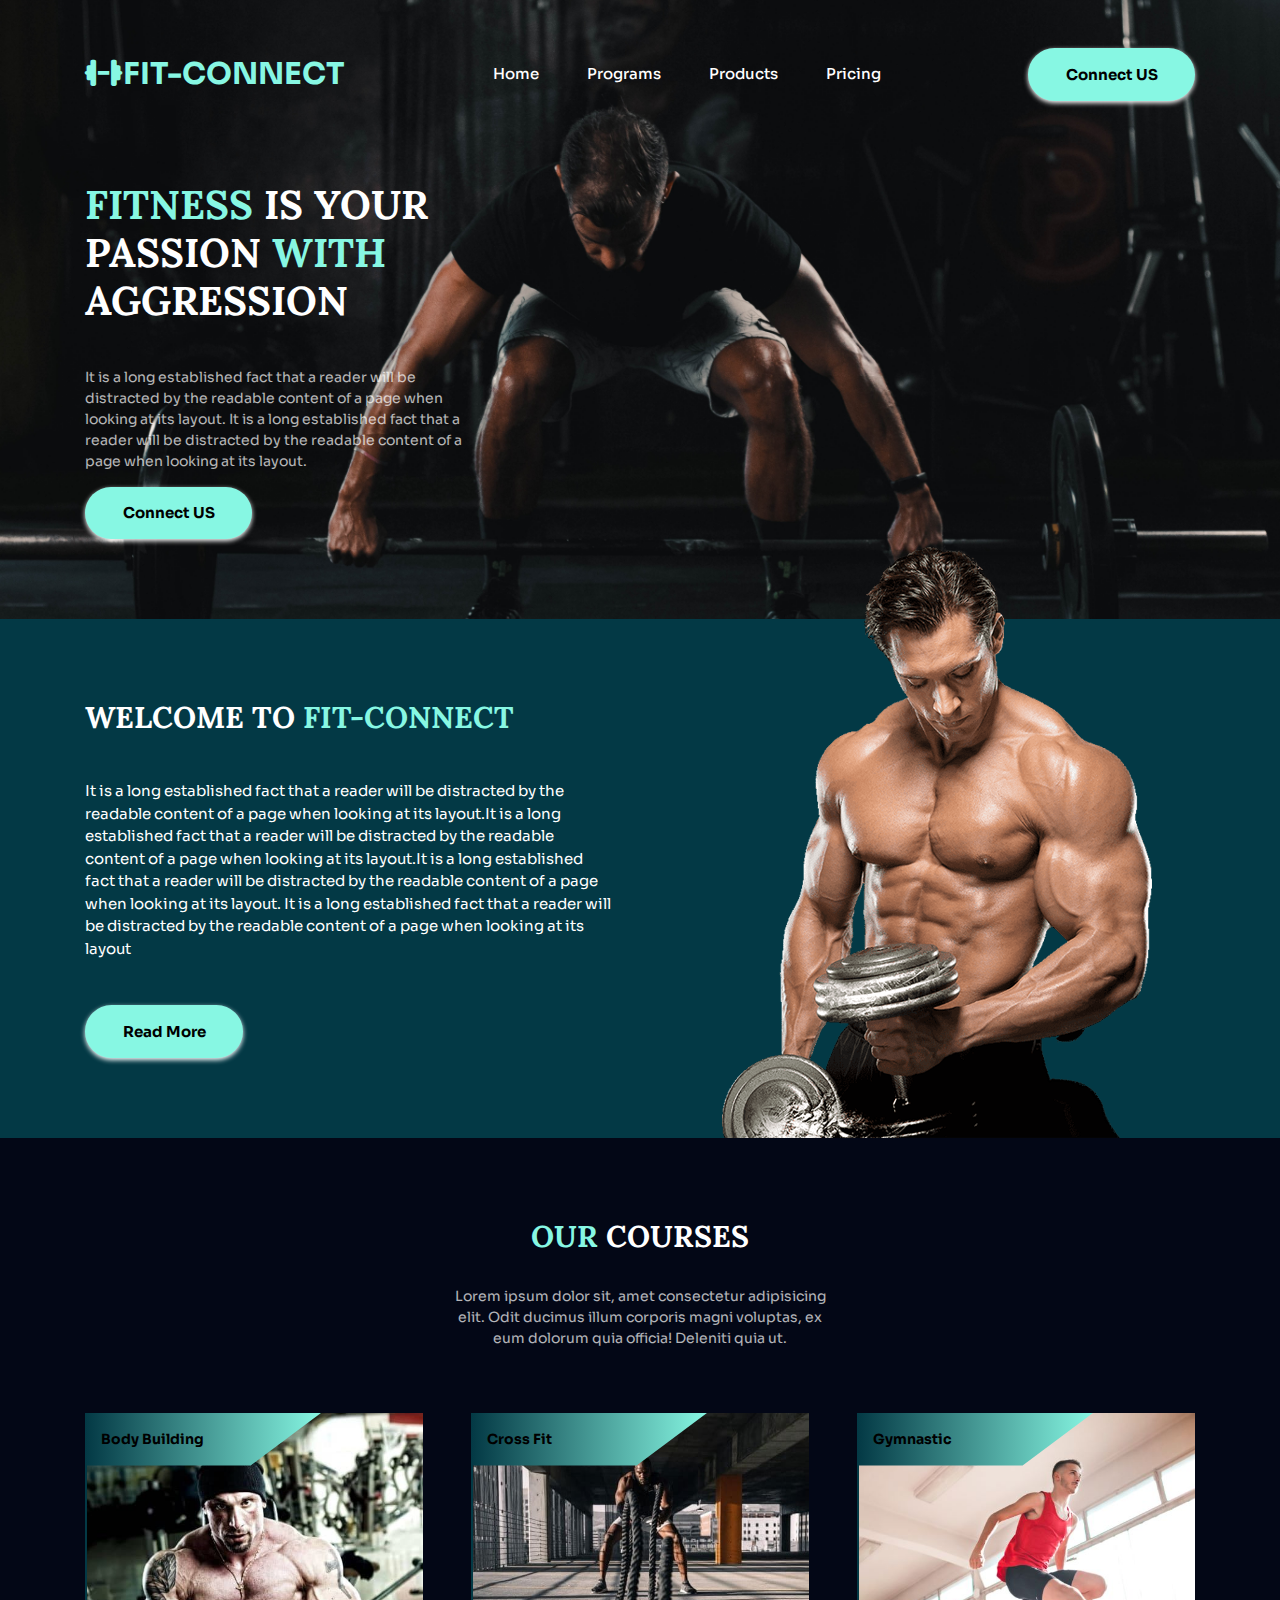
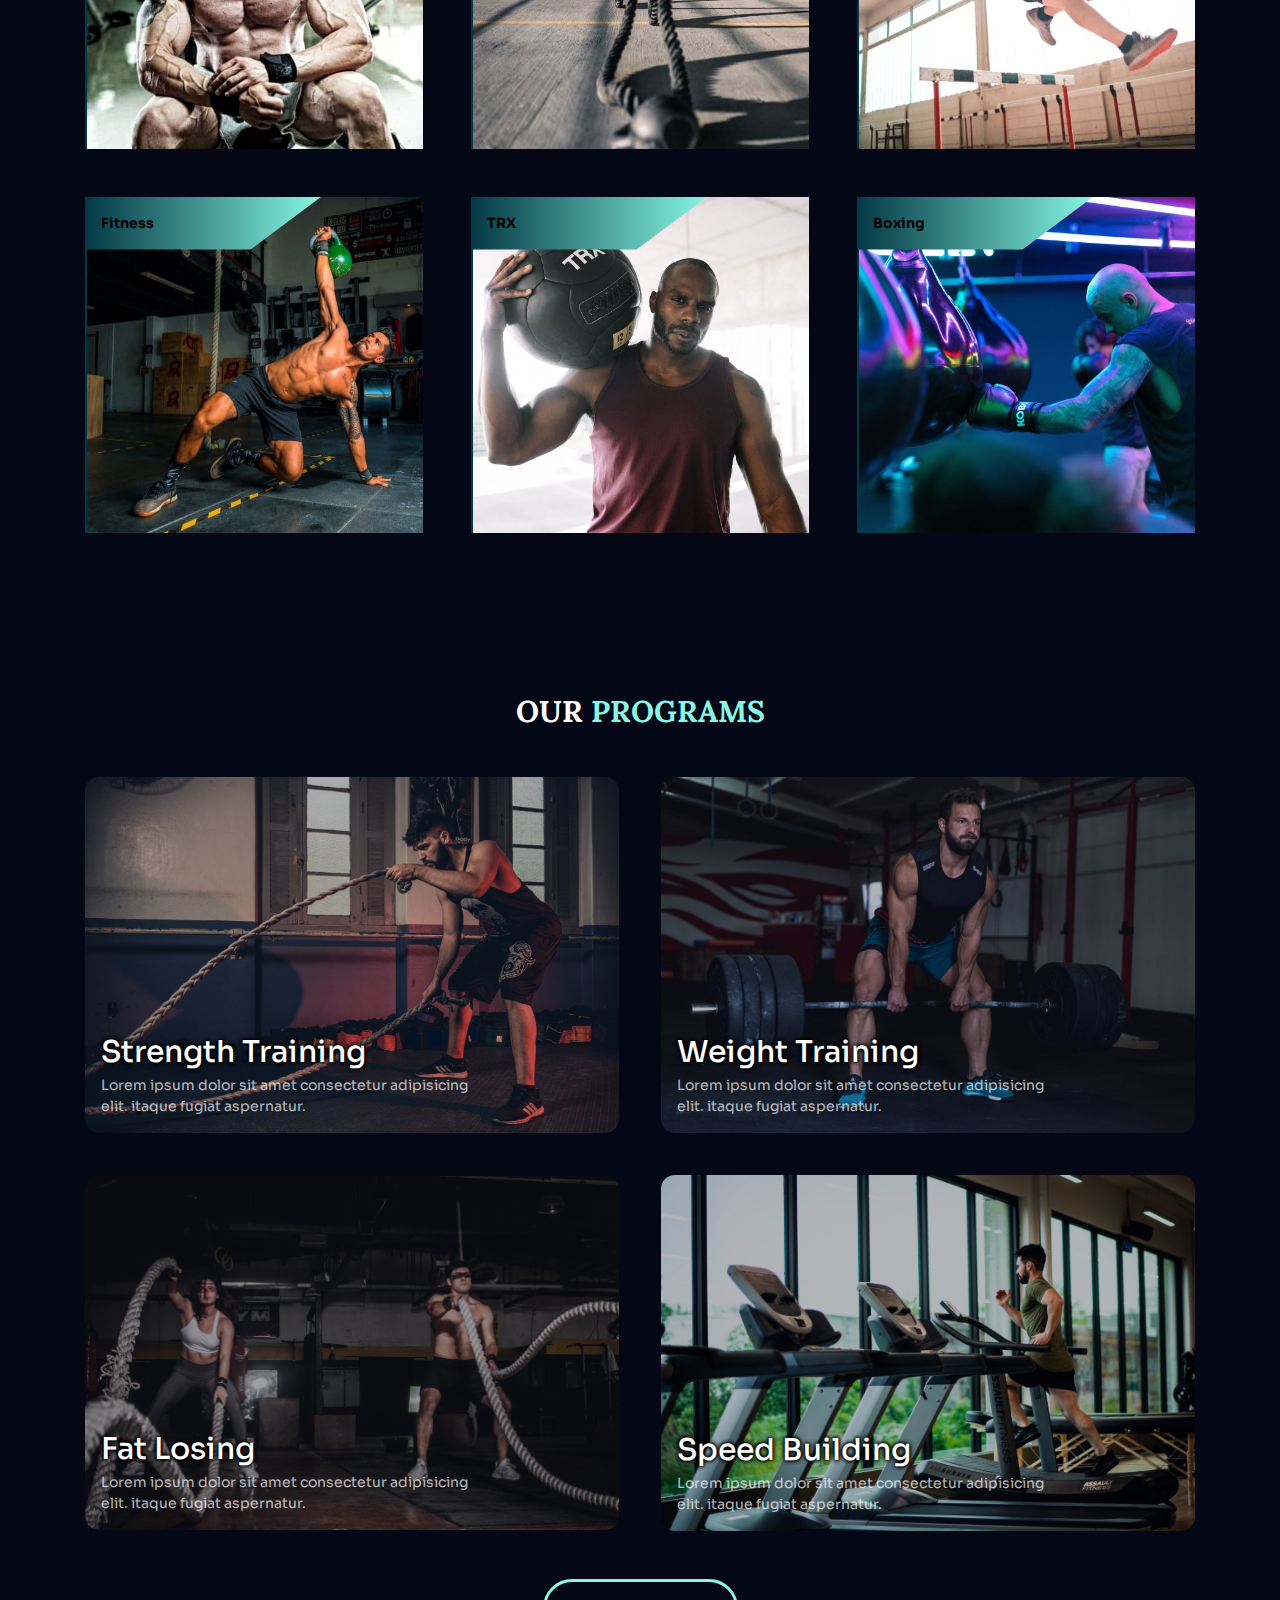
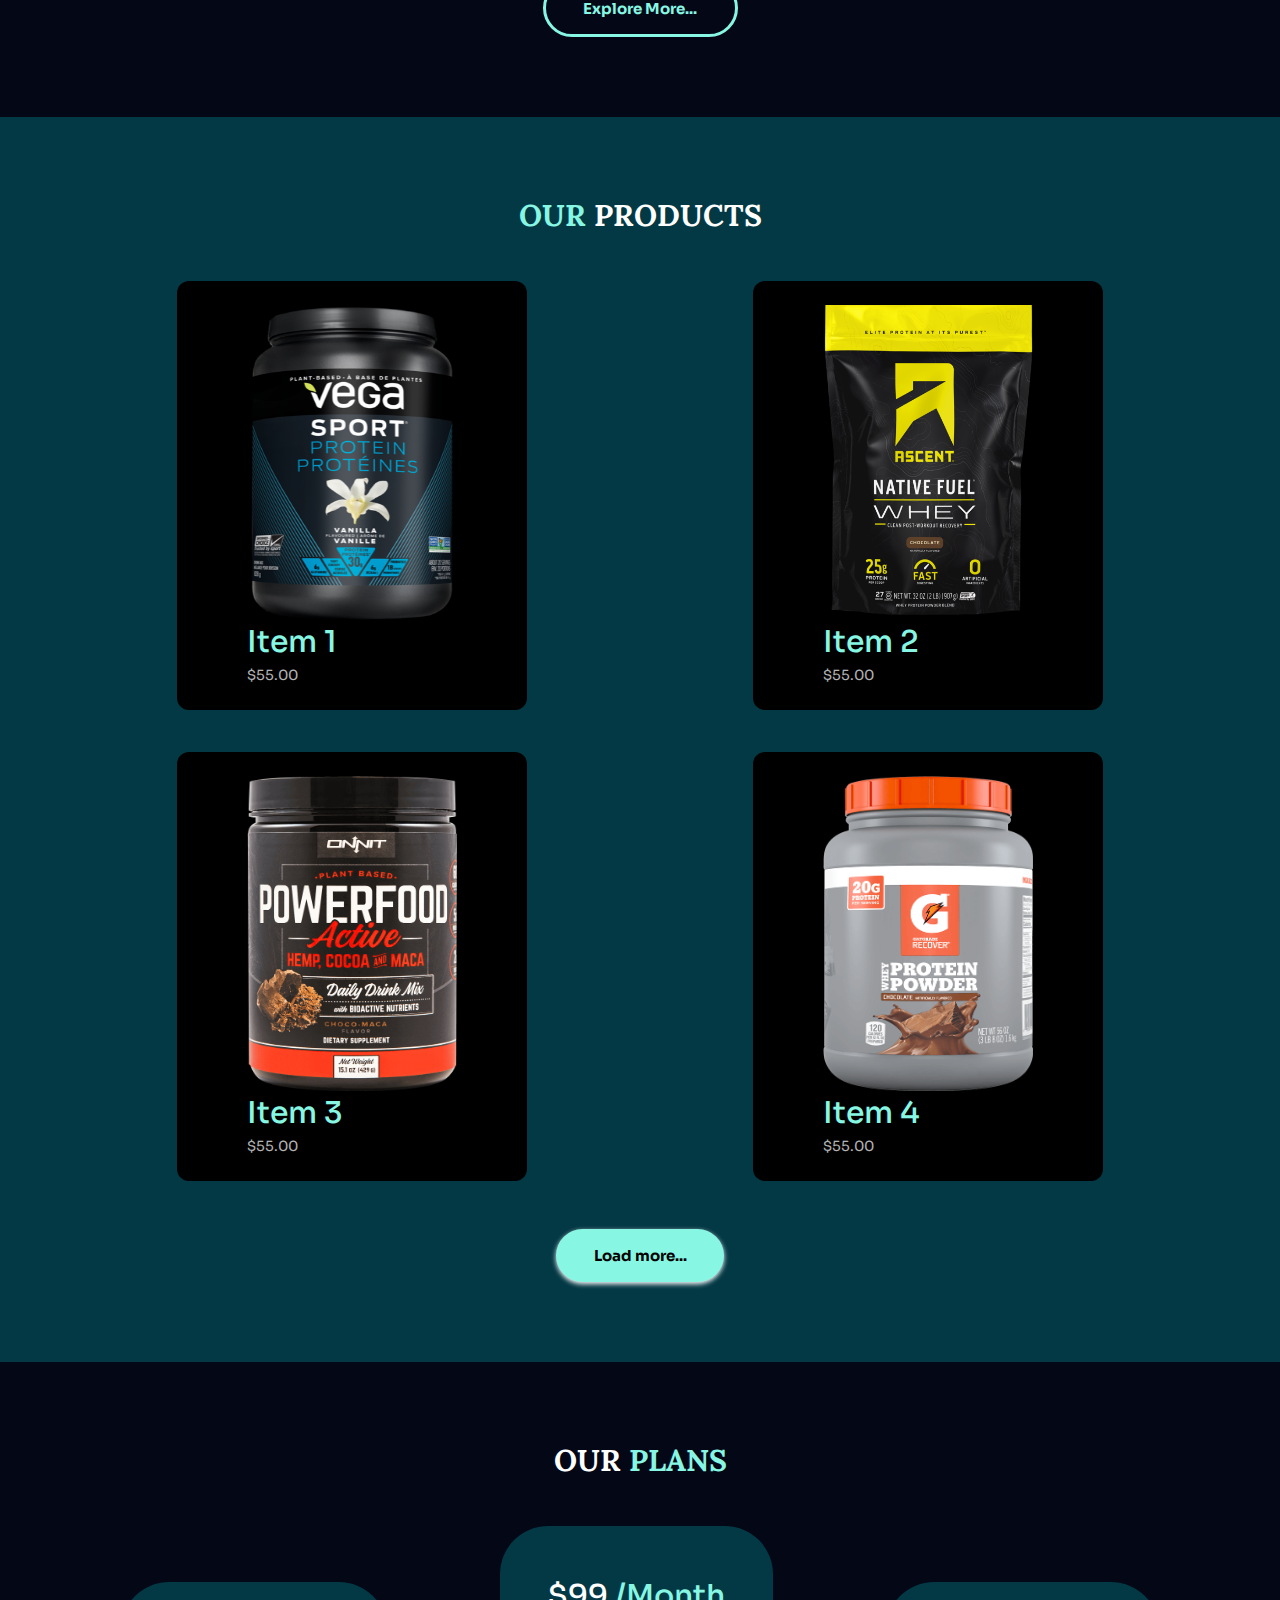
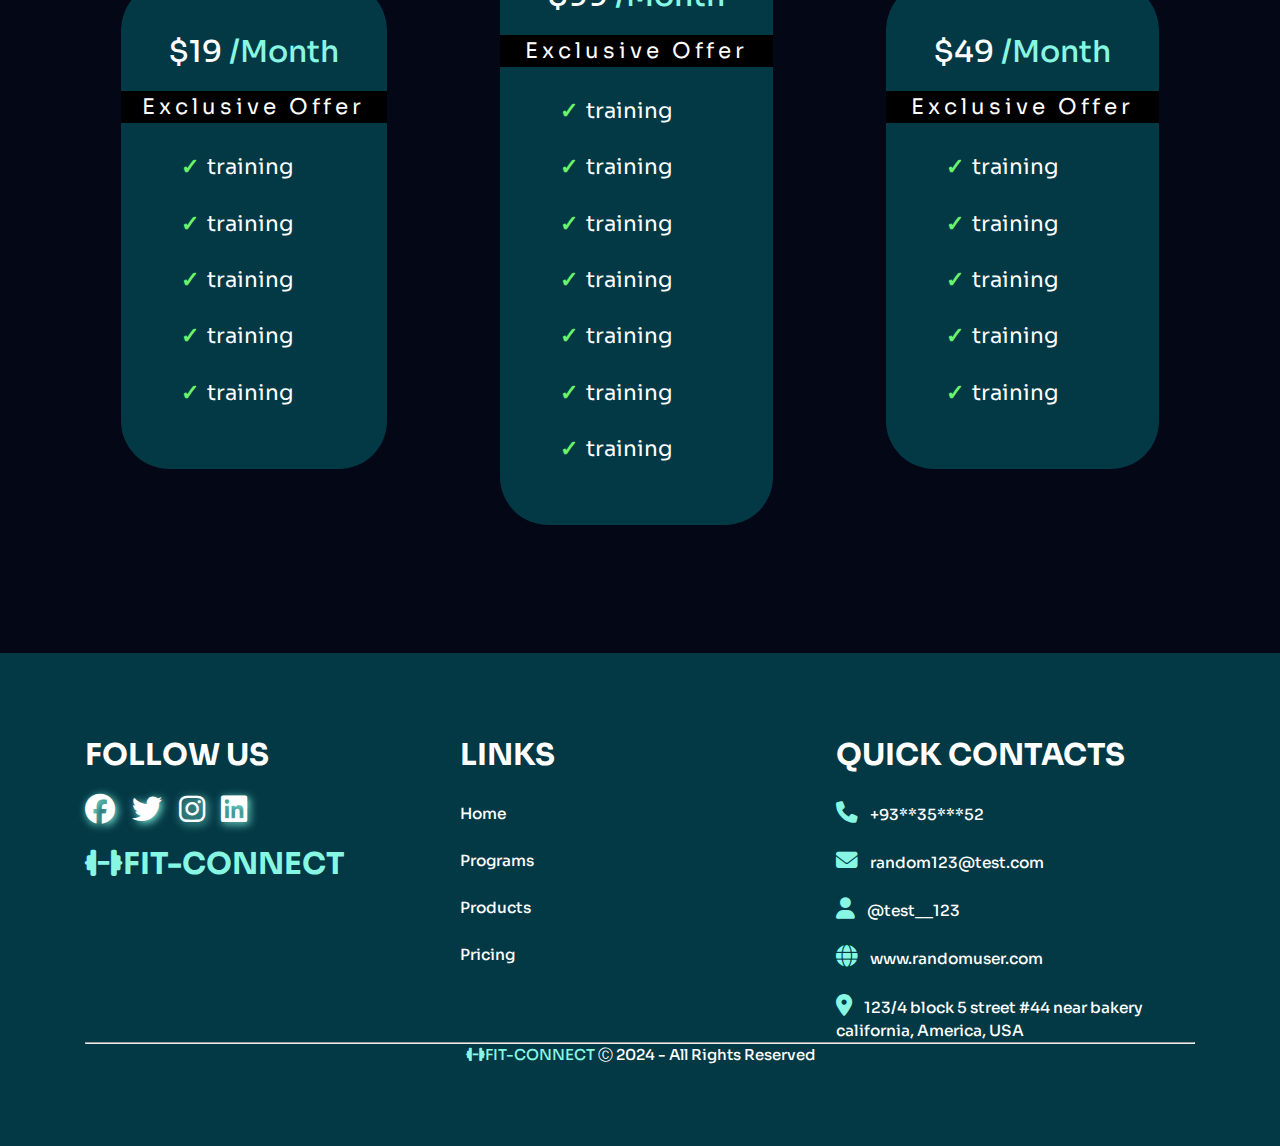
==== index.html @ 5ec57b8b "Add files via upload" ====
<!DOCTYPE html>
<html lang="en">

<head>
  <meta charset="UTF-8">
  <meta http-equiv="X-UA-Compatible" content="IE=edge">
  <meta name="viewport" content="width=device-width, initial-scale=1.0">
  <title>FIT-CONNECT- A GYM WEBSITE</title>
  <link rel="preconnect" href="https://fonts.googleapis.com">
  <link rel="preconnect" href="https://fonts.gstatic.com" crossorigin>
  <link href="https://fonts.googleapis.com/css2?family=Lora:wght@400;500;700&family=Sora:wght@400;500;700&display=swap"
    rel="stylesheet">
  <link rel="stylesheet" href="https://cdnjs.cloudflare.com/ajax/libs/font-awesome/6.2.0/css/all.min.css">
  <link rel="stylesheet" href="css/style.css">
</head>

<body>
  <main>

    <!-- HEADER -->


    <header class="primary-header">
      <div class="container">
        <div class="nav-wrapper">
          <a class="logo">
            <i class="fa-solid fa-dumbbell"></i>FIT-CONNECT</a>
          <button class="mobile-nav-toggle" aria-controls="primary-navigation" aria-expanded="false">
            <span class="fa-solid fa-bars" aria-hidden="true"></span>
            <span class="visually-hidden">Menu</span>
          </button>
          <nav class="primary-navigation" id="primary-navigation">
            <ul aria-label="Primary" role="list" class="nav-list">
              <li><a href="/">Home</a></li>
              <li><a href="#programs-section">Programs</a></li>
              <li><a href="#products-section">Products</a></li>
              <li><a href="#pricing-section">Pricing</a></li>
            </ul>
          </nav>
          <a href="./Booking Slot/index.html"><button class="btn | display-sm-none display-md-inline-flex">Connect
              US</button>
          </a>
        </div>
      </div>
    </header>


    <!-- HERO-SECTION -->


    <section class="hero-section | padding-block-900">
      <div class="container">
        <div class="flow | text-center-sm-only">
          <h1 class="fs-primary-heading fw-bold uppercase"><span class="special-text"> Fitness</span> is your
            passion <span class="special-text">with</span> aggression</h1>
          <p>It is a long established fact that a reader will be distracted by the readable content of a page
            when looking at its layout. It is a long established fact that a reader will be distracted by
            the readable content of a page when looking at its layout.</p>
          <a href="./Booking Slot/index.html"><button class="btn | display-sm-none display-md-inline-flex " style="margin-top: 15px ;">Connect
              US</button>
          </a>
        </div>
      </div>
    </section>
  </main>


  <!-- INTRODUCTION-SECTION -->
  <section class="introduction | padding-block-900 bg-secondary">
    <div class="container">
      <div class="flow introduction-content | text-center-sm-only">
        <h2 class="fs-secondary-heading fw-bold uppercase">Welcome to <span class="special-text">FIT-CONNECT</span></h2>
        <p data-width="wide" class="fs-500">It is a long established fact that a reader will be distracted
          by the readable content of a page when looking at its layout.It is a long established fact that
          a reader will be distracted by the readable content of a page when looking at its layout.It is a
          long established fact that a reader will be distracted by the readable content of a page when
          looking at its layout. It is a long established fact that a reader will be distracted by the
          readable content of a page when looking at its layout </p>
        <button class="btn">Read More</button>
      </div>
      <div class="introduction-img display-sm-none">
        <img src="images/overlay1.png" alt="">
      </div>
    </div>
  </section>

  <!-- SECTION COURSES -->
  <section class="section-courses" id="courses">
    <div class="container courses-box" data-aos="fade-up">
      <header class="courses-heading">
        <h2 class="fs-secondary-heading fw-bold uppercase text-center"> <span class="special-text"> Our </span>Courses
        </h2>
        <p>
          Lorem ipsum dolor sit, amet consectetur adipisicing elit. Odit
          ducimus illum corporis magni voluptas, ex eum dolorum quia
          officia! Deleniti quia ut.
        </p>
      </header>

      <article class="courses-content">
        <div class="class-card">
          <img class="class-card__img" src="./images/courses-bodybuilding.jpg" alt="body building course" width="550"
            height="550" />

          <div class="class-card__overlay">
            <div class="text">
              <p>
                Lorem ipsum dolor sit, amet consectetur adipisicing elit.
                Ratione culpa
              </p>

              <a href="#" class="link-button">Read More &rarr;</a>
            </div>
          </div>

          <div class="class-card__title">Body Building</div>
        </div>

        <div class="class-card">
          <img class="class-card__img" src="./images/courses-crossfit.jpg" alt="cross fit course" width="550"
            height="550" />
          <div class="class-card__overlay">
            <div class="text">
              <p>
                Lorem ipsum dolor sit, amet consectetur adipisicing elit.
                Ratione culpa
              </p>

              <a href="#" class="link-button">Read More &rarr;</a>
            </div>
          </div>
          <div class="class-card__title">Cross Fit</div>
        </div>

        <div class="class-card">
          <img class="class-card__img" src="./images/courses-gymnastic.jpg" alt="gymnastic course" width="550"
            height="550" />

          <div class="class-card__overlay">
            <div class="text">
              <p>
                Lorem ipsum dolor sit, amet consectetur adipisicing elit.
                Ratione culpa
              </p>

              <a href="#" class="link-button">Read More &rarr;</a>
            </div>
          </div>

          <div class="class-card__title">Gymnastic</div>
        </div>

        <div class="class-card">
          <img class="class-card__img" src="./images/courses-fitness.jpg" alt="fitness course" width="550"
            height="550" />
          <div class="class-card__overlay">
            <div class="text">
              <p>
                Lorem ipsum dolor sit, amet consectetur adipisicing elit.
                Ratione culpa
              </p>

              <a href="#" class="link-button">Read More &rarr;</a>
            </div>
          </div>
          <div class="class-card__title">Fitness</div>
        </div>

        <div class="class-card">
          <img class="class-card__img" src="./images/courses-TRX.jpg" alt="fitness course" width="550" height="550" />
          <div class="class-card__overlay">
            <div class="text">
              <p>
                Lorem ipsum dolor sit, amet consectetur adipisicing elit.
                Ratione culpa
              </p>

              <a href="#" class="link-button">Read More &rarr;</a>
            </div>
          </div>
          <div class="class-card__title">TRX</div>
        </div>

        <div class="class-card">
          <img class="class-card__img" src="./images/courses-boxing.jpg" alt="fitness course" width="550"
            height="550" />
          <div class="class-card__overlay">
            <div class="text">
              <p>
                Lorem ipsum dolor sit, amet consectetur adipisicing elit.
                Ratione culpa
              </p>

              <a href="#" class="link-button">Read More &rarr;</a>
            </div>
          </div>
          <div class="class-card__title">Boxing</div>
        </div>
      </article>
    </div>
  </section>

  <!-- PROGRAMS SECTION -->
  <section class="programs | padding-block-900" id="programs-section">
    <div class="container">
      <h2 class="fs-secondary-heading fw-bold uppercase text-center">Our <span class="special-text">Programs</span></h2>
      <div class="items-wrapper | padding-block-700">
        <div class="program-item">
          <img src="images/program-img1.jpg" alt="">
          <div class="program-item-content">
            <h3 class="fw-semi-bold fs-700 text-shadow-dark">Strength Training</h3>
            <p>Lorem ipsum dolor sit amet consectetur adipisicing elit. itaque fugiat aspernatur.</p>
          </div>
        </div>
        <div class="program-item">
          <img src="images/program-img2.jpg" alt="">
          <div class="program-item-content">
            <h3 class="fw-semi-bold fs-700 text-shadow-dark">Weight Training</h3>
            <p>Lorem ipsum dolor sit amet consectetur adipisicing elit. itaque fugiat aspernatur.</p>
          </div>
        </div>
        <div class="program-item">
          <img src="images/program-img3.jpg" alt="">
          <div class="program-item-content">
            <h3 class="fw-semi-bold fs-700 text-shadow-dark">Fat Losing</h3>
            <p>Lorem ipsum dolor sit amet consectetur adipisicing elit. itaque fugiat aspernatur.</p>
          </div>
        </div>
        <div class="program-item">
          <img src="images/program-img4.jpg" alt="">
          <div class="program-item-content">
            <h3 class="fw-semi-bold fs-700 text-shadow-dark">Speed Building</h3>
            <p>Lorem ipsum dolor sit amet consectetur adipisicing elit. itaque fugiat aspernatur.</p>
          </div>
        </div>
      </div>
      <button class="btn" data-type="btn-secondary">Explore More...</button>
    </div>
  </section>


  <!-- PRODUCTS SECTION -->
  <section class="products | padding-block-900 bg-secondary" id="products-section">
    <div class="container">
      <h2 class="fs-secondary-heading fw-bold uppercase text-center"><span class="special-text">Our</span> Products</h2>
      <div class="items-wrapper padding-block-700">
        <div class="product-item bg-dark">
          <img src="images/product1.png" alt="">
          <div class="product-item-content">
            <h3 class="fw-semi-bold fs-700 special-text">Item 1</h3>
            <p>$55.00</p>
          </div>
        </div>
        <div class="product-item bg-dark">
          <img src="images/product2.png" alt="">
          <div class="product-item-content">
            <h3 class="fw-semi-bold fs-700 special-text">Item 2</h3>
            <p>$55.00</p>
          </div>
        </div>
        <div class="product-item bg-dark">
          <img src="images/product3.png" alt="">
          <div class="product-item-content">
            <h3 class="fw-semi-bold fs-700 special-text">Item 3</h3>
            <p>$55.00</p>
          </div>
        </div>
        <div class="product-item bg-dark">
          <img src="images/product4.png" alt="">
          <div class="product-item-content">
            <h3 class="fw-semi-bold fs-700 special-text">Item 4</h3>
            <p>$55.00</p>
          </div>
        </div>
      </div>
      <button class="btn" data-type="btn-center">Load more...</button>
    </div>
  </section>

  <!-- PRICING SECTION -->
  <section class="pricing | padding-block-900" id="pricing-section">
    <div class="container">
      <h2 class="fs-secondary-heading fw-bold uppercase text-center">Our <span class="special-text">PLANS</span></h2>
      <div class="plans padding-block-700 items-wrapper">
        <div class="plan-item bg-secondary">
          <h4 class="fs-700 fw-semi-bold">$19 <span class="special-text fs-200">/Month</span></h4>
          <div class="offer-title">Exclusive Offer</div>
          <ul class="package-list">
            <li>training</li>
            <li>training</li>
            <li>training</li>
            <li>training</li>
            <li>training</li>
          </ul>

        </div>
        <div class="plan-item bg-secondary">
          <h4 class="fs-700 fw-semi-bold">$99 <span class="special-text fs-200">/Month</span></h4>
          <div class="offer-title">Exclusive Offer</div>
          <ul class="package-list">
            <li>training</li>
            <li>training</li>
            <li>training</li>
            <li>training</li>
            <li>training</li>
            <li>training</li>
            <li>training</li>
          </ul>

        </div>
        <div class="plan-item bg-secondary">
          <h4 class="fs-700 fw-semi-bold">$49 <span class="special-text fs-200">/Month</span></h4>
          <div class="offer-title">Exclusive Offer</div>
          <ul class="package-list">
            <li>training</li>
            <li>training</li>
            <li>training</li>
            <li>training</li>
            <li>training</li>
          </ul>
        </div>
      </div>
    </div>
  </section>


  <!-- FOOTER -->
  <footer class="primary-footer | padding-block-900 bg-secondary">
    <div class="container">
      <div class="even-columns text-center-sm-only">
        <div>
          <h4 class="fs-700 uppercase fw-bold">Follow us</h4>
          <ul class="social-icons " role="list">
            <li><a href=""><i class="fa-brands fa-facebook | text-white fs-700"></i></a></li>
            <li><a href=""><i class="fa-brands fa-twitter | text-white fs-700"></i></a></li>
            <li><a href=""><i class="fa-brands fa-instagram | text-white fs-700"></i></a></li>
            <li><a href=""><i class="fa-brands fa-linkedin | text-white fs-700"></i></a></li>
          </ul>
          <a class="logo">
            <i class="fa-solid fa-dumbbell"></i>FIT-CONNECT</a>
        </div>
        <div>
          <h4 class="fs-700 uppercase fw-bold">Links</h4>
          <ul role="list" class="primary-footer-links">
            <li><a href="">Home</a></li>
            <li><a href="">Programs</a></li>
            <li><a href="">Products</a></li>
            <li><a href="">Pricing</a></li>
          </ul>
        </div>
        <div>
          <h4 class="fs-700 uppercase fw-bold">Quick Contacts</h4>
          <ul role="list" class="contact-links">
            <li><a href=""><i class="fa-solid fa-phone"></i>+93**35***52</a></li>
            <li><a href=""><i class="fa-solid fa-envelope"></i></i>random123@test.com</a></li>
            <li><a href=""><i class="fa-solid fa-user"></i>@test__123</a></li>
            <li><a href=""><i class="fa-solid fa-globe"></i>www.randomuser.com</a></li>
            <li><a href=""><i class="fa-solid fa-location-dot"></i>123/4 block 5 street #44 near bakery
                california, America, USA</a></li>
          </ul>
        </div>
      </div>
      <hr>
      <h5 class="fs-500 fw-semi-bold text-center"><span class="special-text"><i
            class="fa-solid fa-dumbbell"></i>FIT-CONNECT</span> Ⓒ 2024 - All Rights Reserved</h5>
    </div>


  </footer>



  <script src="js/script.js"></script>

</body>

</html>
---- css/style.css ----
:root {
  /* colors */
  --clr-primary: hsl(230 73% 5%); /* bg-color 1 */
  --clr-secondary: hsl(191 92% 14%); /* bg-color 2 */

  --clr-accent-500: hsl(169 88% 75%);
  --clr-accent-300: hsl(169 70% 85%);

  --clr-white: hsl(240 0% 100%);
  --clr-dark: hsl(230 0% 0%);

  /* font-sizes */
  --fs-300: 0.8125rem;
  --fs-400: 0.875rem;
  --fs-500: 0.9375rem;
  --fs-600: 1.345rem;
  --fs-700: 1.875rem;
  --fs-800: 2.5rem;
  --fs-900: 3.5rem;

  --fs-body: var(--fs-400);
  --fs-primary-heading: var(--fs-800);
  --fs-secondary-heading: var(--fs-700);
  --fs-logo: var(--fs-600);
  --fs-nav: var(--fs-500);
  --fs-button: var(--fs-500);

  /* font-weight */
  --fw-regular: 400;
  --fw-semi-bold: 500;
  --fw-bold: 700;

  /* font families */
  --ff-primary: "Sora", sans-serif;
  --ff-secondary: "Lora", serif;

  --ff-body: var(--ff-primary);
  --ff-heading: var(--ff-secondary);

  /* text-shadows */
  --text-shadow-dark: #000 0px 0px 4px, #000 0px 0px 4px, #000 0px 0px 4px;
  --text-shadow-light: #fff 0px 0px 2px, #fff 0px 0px 2px, #fff 0px 0px 2px;

  /* box-shadows */
  --box-shadow-100: 0 1.125em 1em -1em var(--clr-white);
  --box-shadow-200: 0 1.125em 1em -1em var(--clr-dark);

  --box-shadow-btn: var(--clr-white) 0px 2px 5px 0px;

  /* Sizes */
  --size-100: 0.25rem;
  --size-200: 0.5rem;
  --size-300: 0.75rem;
  --size-400: 1rem;
  --size-500: 1.5rem;
  --size-600: 2rem;
  --size-700: 3rem;
  --size-800: 4rem;
  --size-900: 5rem;
  
  
    --color-blue: hsl(191 92% 14%);
    --color-blue-dark: hsl(169 88% 75%);
    --color-blue-light: hsl(169 70% 85%);
    /* --color-black: hsl(0, 0%, 15%);
    --color-black-light: hsl(0, 0%, 22%);
    --color-red: hsl(359, 77%, 56%); */
    --grid-column-gap: clamp(2rem, 6vw, 8rem);
    --grid-row-gap: 4rem;
    --two-col-layout: 2;
    --three-col-layout: 3;
  
}
@media only screen and (max-width: 56.25em) {
  :root {
    --two-col-layout: 1;
    --fs-body: var(--fs-500);
    --fs-primary-heading: var(--fs-900);
    --fs-secondary-heading: var(--fs-800);
    --fs-nav: var(--fs-300);
  }
}
@media only screen and (max-width: 59em) {
  :root {
    --three-col-layout: 2;
  }
}
@media only screen and (max-width: 37.5em) {
  :root {
    --three-col-layout: 1;
  }
}

/* @media (min-width: 50em) {
  :root {
  }
} */

/* ------------------------- */
/* Reset                     */
/* ------------------------- */

/* Box sizing rules */
*,
*::before,
*::after {
  margin: 0;
  padding: 0;
  box-sizing: inherit;
  /* box-sizing: border-box; */
}

/* Remove default margin and padding */
* {
  margin: 0;
  padding: 0;
  font: inherit;
}

/* Remove list styles on ul, ol elements with a list role, which suggests default styling will be removed */
ul[role="list"],
ol[role="list"] {
  list-style: none;
}

/* Set core root defaults */
html:focus-within {
  scroll-behavior: smooth;
}

html,
body {
  height: 100%;
  scroll-behavior: smooth;
  box-sizing: border-box;
  /* font-size: 62.5%; */
}

/* Set core body defaults */
body {
  text-rendering: optimizeSpeed;
  line-height: 1.5;
  overflow-x: hidden;
}

/* A elements that don't have a class get default styles */
a:not([class]) {
  text-decoration-skip-ink: auto;
}

/* Make images easier to work with */
img,
picture,
svg {
  max-width: 100%;
  display: block;
}

/* Remove all animations, transitions and smooth scroll for people that prefer not to see them */
@media (prefers-reduced-motion: reduce) {
  html:focus-within {
    scroll-behavior: auto;
  }

  *,
  *::before,
  *::after {
    animation-duration: 0.01ms !important;
    animation-iteration-count: 1 !important;
    transition-duration: 0.01ms !important;
    scroll-behavior: auto !important;
  }
}

/* general styling */

body {
  font-size: var(--fs-body);
  font-family: var(--ff-body);
  color: var(--clr-white);
  background-color: var(--clr-primary);
}

p:not([class]) {
  opacity: 0.7;
  max-width: 38ch;
}

p[data-width="wide"] {
  max-width: 48ch;
}

/* button */

.btn {
  display: inline-flex;
  cursor: pointer;
  text-decoration: none;
  border: 0;
  border-radius: 100vmax;
  padding: 1.25em 2.5em;
  font-weight: var(--fw-bold);
  font-size: var(--fs-button);
  line-height: 1;
  color: var(--clr-dark);
  background-color: var(--clr-accent-500);
  box-shadow: var(--box-shadow-btn);
  transition: all 0.3s;
}

.btn[data-type="btn-center"] {
  display: block;
  margin-inline: auto;
}

.btn[data-type="btn-secondary"] {
  background-color: transparent;
  border: 0.2em solid var(--clr-accent-500);
  color: var(--clr-accent-500);
  box-shadow: none;
  display: block;
  margin: 0 auto;
}

.btn:hover,
.btn:focus-visible {
  background-color: var(--clr-accent-300);
}

.btn[data-type="btn-secondary"]:hover,
.btn[data-type="btn-secondary"]:focus-visible {
  background-color: var(--clr-accent-500);
  color: var(--clr-primary);
}

/* Header */
main {
  background-image: url("../images/bg.jpg");
  background-position: center center;
  background-size: cover;
}

.primary-header {
  padding-top: var(--size-700);
}

.nav-wrapper {
  display: flex;
  justify-content: space-between;
  align-items: center;
}

.logo {
  font-weight: var(--fw-bold);
  text-transform: uppercase;
  font-size: var(--fs-700);
  color: var(--clr-accent-500);
}

.mobile-nav-toggle {
  display: none;
}

.nav-list {
  display: flex;
  gap: clamp(var(--size-400), 5vw, var(--size-700));
  font-size: var(--fs-nav);
  font-weight: var(--fw-semi-bold);
}

.nav-list a {
  text-decoration: none;
  color: var(--clr-white);
  transition: all 0.3s;
}

.nav-list a:hover,
.nav-list a:active {
  color: var(--clr-accent-500);
  padding-bottom: var(--size-100);
  border-bottom: var(--size-100) solid;
}

@media (max-width: 50em) {
  .primary-navigation {
    display: none;
    position: fixed;
    padding: var(--size-700);
    inset: 7rem var(--size-400) auto;
    background: var(--clr-primary);
    border-radius: var(--size-100);
    z-index: 100;
  }

  .primary-header[data-overlay]::before {
    content: "";
    position: fixed;
    inset: 0;
    background: linear-gradient(rgb(0 0 0 / 0), rgb(0 0 0 / 0.8));
  }

  .nav-list {
    flex-direction: column;
    text-align: center;
  }

  .primary-navigation[data-visible] {
    display: block;
  }

  .mobile-nav-toggle {
    display: block;
    position: fixed;
    font-size: var(--fs-700);
    top: var(--size-600);
    right: var(--size-400);
    background: transparent;
    cursor: pointer;
    border: 0;
    padding: var(--size-200);
    color: var(--clr-accent-300);
    z-index: 10;
  }
}

/* Introduction Section */

section.introduction {
  position: relative;
}

.introduction-img {
  position: absolute;
  right: 10%;
  bottom: 0;
}

/* Courses Section */

.section-courses {
  padding: clamp(4rem, 10vw, 5rem) 0rem;
}

.courses-box .courses-heading {
  display: flex;
  flex-direction: column;
  justify-content: center;
  align-items: center;
  gap: 2rem;
  text-align: center;
  margin-bottom: 4rem;
  max-height: 100%;
}

.courses-box .courses-content {
  display: grid;
  grid-template-columns: repeat(
    var(--three-col-layout),
    minmax(min-content, 1fr)
  );
  gap: 3rem;
}
.courses-box .courses-content .class-card {
  position: relative;
}
.courses-box .courses-content .class-card__img {
  border-left: 2px solid var(--color-blue);
  background-position: center;
  background-size: cover;
  max-width: 100%;
  height: 100%;
}
.courses-box .courses-content .class-card__overlay {
  position: absolute;
  top: 0%;
  left: 0%;
  height: 0%;
  overflow: hidden;
  background-color: rgba(0, 0, 0, 0.7);
  transition: height 0.5s;
}
.courses-box .courses-content .class-card__overlay .text {
  color: #fff;
  display: flex;
  flex-direction: column;
  justify-content: center;
  align-items: center;
  height: 100%;
  padding: 2.5rem;
  text-align: center;
}
.courses-box .courses-content .class-card__title {
  position: absolute;
  top: 0;
  left: 0;
  width: 70%;
  padding: 1rem;
  clip-path: polygon(0 0, 100% 0, 70% 100%, 0 100%);
  background: linear-gradient(
    to right,
    var(--color-blue),
    var(--color-blue-dark)
  );
  text-transform: capitalize;
  font-weight: 700;
  color: #000;
}
.courses-box .courses-content .class-card:hover .class-card__overlay {
  height: 100%;
}


/* Programs section */

.program-item {
  position: relative;
}

.program-item img {
  border-radius: 1em;
  opacity: 0.7;
}

.program-item-content {
  position: absolute;
  bottom: 0;
  padding: var(--size-400);
}

/* Products section */

.product-item {
  position: relative;
  padding: var(--size-500) 5em;
  border-radius: var(--size-300);
  width: 25em;
}

@media (max-width: 50em) {
  .product-item {
    width: 20em;
  }
}

.product-item img {
  aspect-ratio: 2 / 3;
}

/* Pricing  */
@media (min-width: 50em) {
  .pricing .plans {
    display: flex;
    align-items: center;
    justify-content: space-around;
  }
}

.plan-item {
  padding: var(--size-700);
  border-radius: var(--size-700);
}

.offer-title {
  font-size: var(--fs-600);
  margin: var(--size-400) -3rem;
  letter-spacing: var(--size-100);
  text-align: center;
  background-color: var(--clr-dark);
}

.package-list > li {
  padding: var(--size-300);
  font-size: var(--fs-600);
  list-style: none;
}

.package-list > li::before {
  content: "✓";
  color: rgb(107, 243, 107);
  padding-right: var(--size-200);
  font-weight: var(--fw-bold);
}

/* footer */

.social-icons {
  display: flex;
  align-items: center;
  margin-block: var(--size-400);
  gap: 1.2em;
  text-shadow: 2px 2px 8px var(--clr-accent-500);
}

@media (max-width: 50em) {
  .social-icons {
    justify-content: center;
  }
}

.primary-footer-links li a,
.contact-links li a {
  color: var(--clr-white);
  text-decoration: none;
  font-size: 1.1em;
  font-weight: var(--fw-semi-bold);
}

.primary-footer-links li a:hover {
  color: var(--clr-accent-300);
}

.primary-footer-links li,
.contact-links li {
  margin-top: var(--size-500);
}

.contact-links li i {
  font-size: var(--fs-600);
  padding-right: var(--size-300);
  color: var(--clr-accent-500);
}

/* ------------------------- */
/* Utility classes           */
/* ------------------------- */

.even-columns {
  display: grid;
  gap: var(--gap, 1rem);
}

@media (min-width: 50em) {
  .even-columns {
    grid-auto-flow: column;
    grid-auto-columns: 1fr;
  }
}

:where(.flow :not(:first-child)) {
  margin-top: var(--flow-spacer, 3em);
}

.container {
  --max-width: 1110px;
  --container-padding: 1rem;

  width: min(var(--max-width), 100% - (var(--container-padding) * 2));
  margin-inline: auto;
}

.items-wrapper {
  display: grid;
  grid-template-columns: repeat(auto-fit, minmax(25em, 1fr));
  place-items: center;
  gap: 3em;
  overflow: hidden;
}

.visually-hidden {
  position: absolute;
  width: 1px;
  height: 1px;
  padding: 0;
  margin: -1px;
  overflow: hidden;
  clip: rect(0, 0, 0, 0);
  white-space: nowrap;
  border: 0;
}

.vertical-align-center {
  align-items: center;
}

.justify-self-end {
  justify-self: end;
}

@media (min-width: 50em) {
  .justify-self-end-md {
    justify-self: end;
  }
}

.text-center {
  text-align: center;
}

.text-center p {
  margin-inline: auto;
}

@media (max-width: 50em) {
  .text-center-sm-only {
    text-align: center;
  }

  .text-center-sm-only p {
    margin-inline: auto;
  }
}

/* colors */

.bg-dark {
  background-color: var(--clr-dark);
}
.bg-secondary {
  background-color: var(--clr-secondary);
}
.bg-accent {
  background-color: var(--clr-accent-500);
}
.bg-white {
  background-color: var(--clr-white);
}

.text-dark {
  color: var(--clr-dark);
}
.text-accent-500 {
  color: var(--clr-accent-500);
}
.text-accent-300 {
  color: var(--clr-accent-300);
}
.text-white {
  color: var(--clr-white);
}

.text-shadow-dark {
  text-shadow: var(--text-shadow-dark);
}
.text-shadow-light {
  text-shadow: var(--text-shadow-light);
}

/* typography */

.fw-bold {
  font-weight: var(--fw-bold);
}
.fw-semi-bold {
  font-weight: var(--fw-semi-bold);
}
.fw-regular {
  font-weight: var(--fw-regular);
}

.letter-spacing-1 {
  letter-spacing: 4.75px;
}
.letter-spacing-2 {
  letter-spacing: 2.7px;
}
.letter-spacing-3 {
  letter-spacing: 2.35px;
}

.uppercase {
  text-transform: uppercase;
}
.special-text {
  color: var(--clr-accent-500);
}

.fs-900 {
  font-size: var(--fs-900);
}
.fs-800 {
  font-size: var(--fs-800);
}
.fs-700 {
  font-size: var(--fs-700);
}
.fs-600 {
  font-size: var(--fs-600);
}
.fs-500 {
  font-size: var(--fs-500);
}
.fs-400 {
  font-size: var(--fs-400);
}
.fs-300 {
  font-size: var(--fs-300);
}

.fs-primary-heading {
  font-size: var(--fs-primary-heading);
  max-width: 17ch;
}
.fs-secondary-heading {
  font-size: var(--fs-secondary-heading);
  width: 100%;
}

.fs-primary-heading,
.fs-secondary-heading {
  display: inline-block;
  font-family: var(--ff-heading);
  line-height: 1.2;
}

.padding-block-900 {
  padding-block: var(--size-900);
}
.padding-block-700 {
  padding-block: var(--size-700);
}

.margin-bottom-700 {
  margin-block-end: var(--size-700);
}

@media (max-width: 50em) {
  .display-sm-none {
    display: none;
  }
}

@media (min-width: 50em) {
  .display-md-inline-flex {
    display: inline-flex;
  }
}
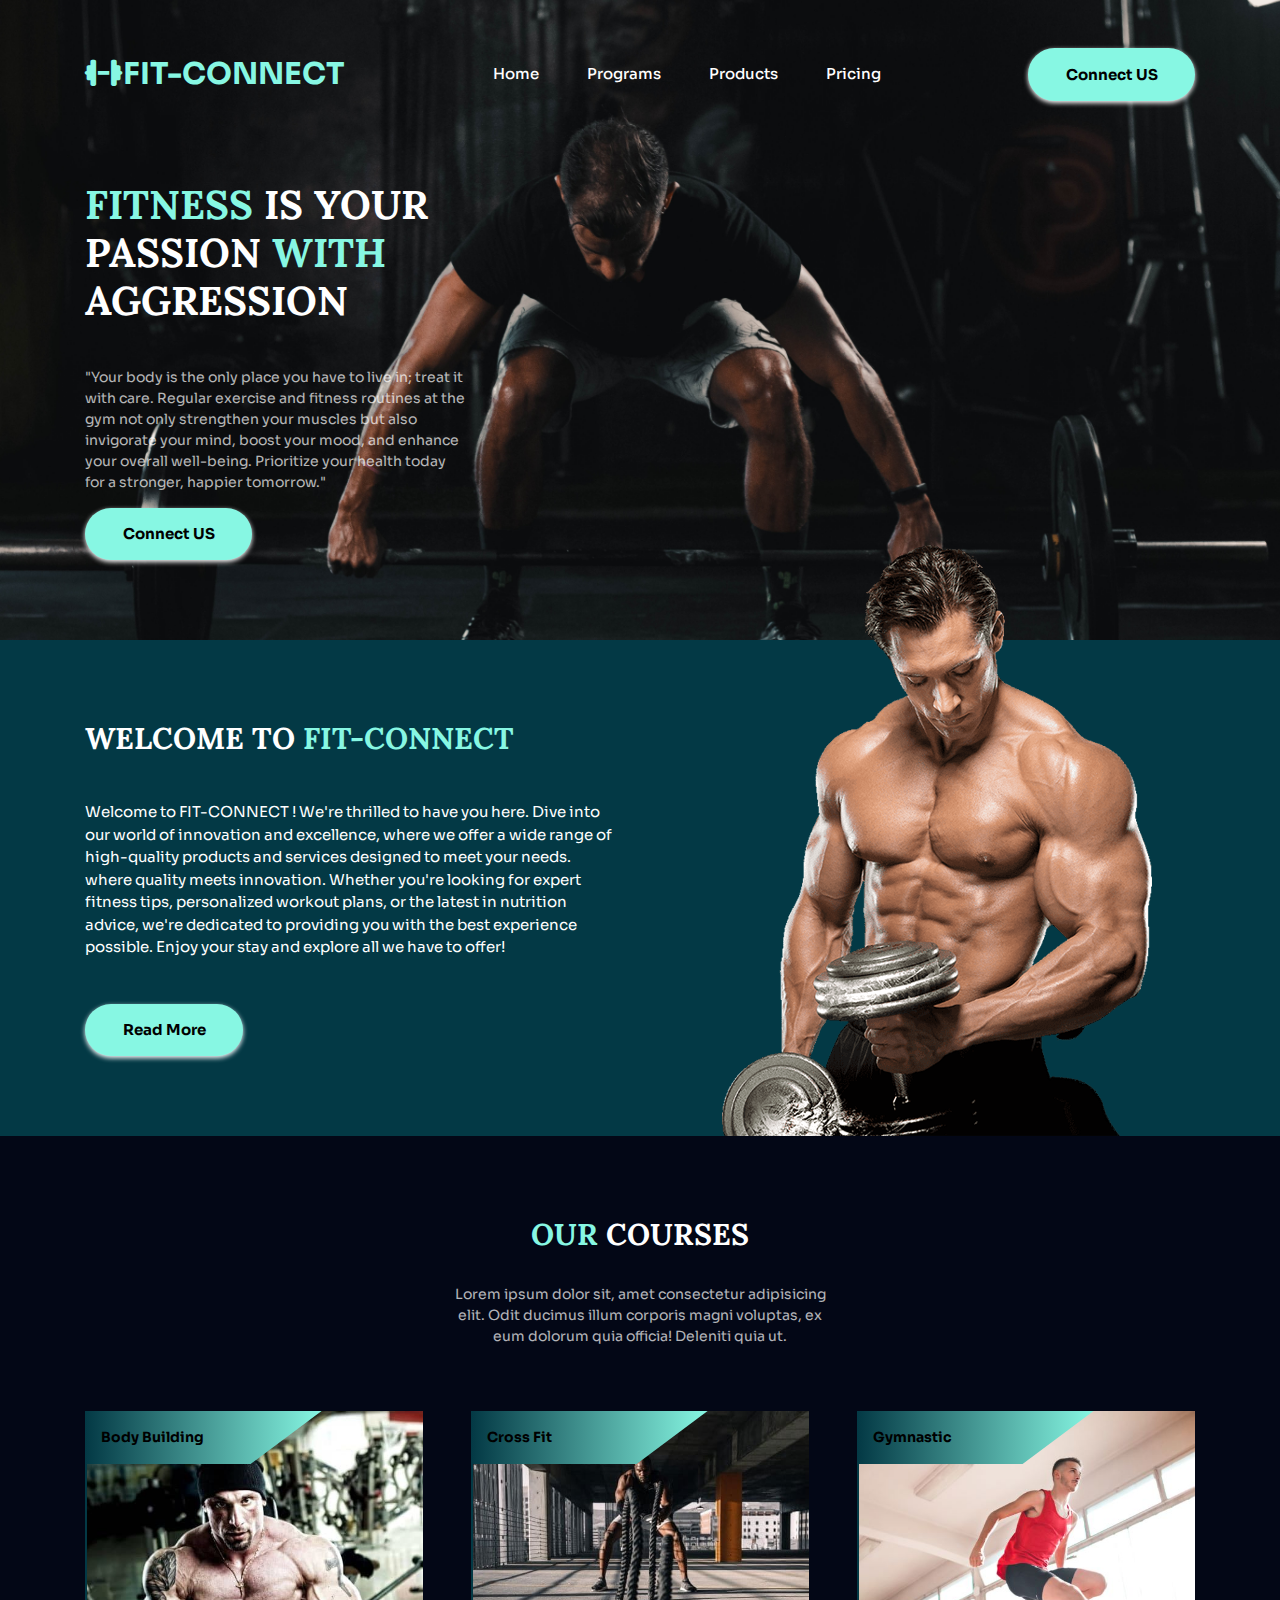
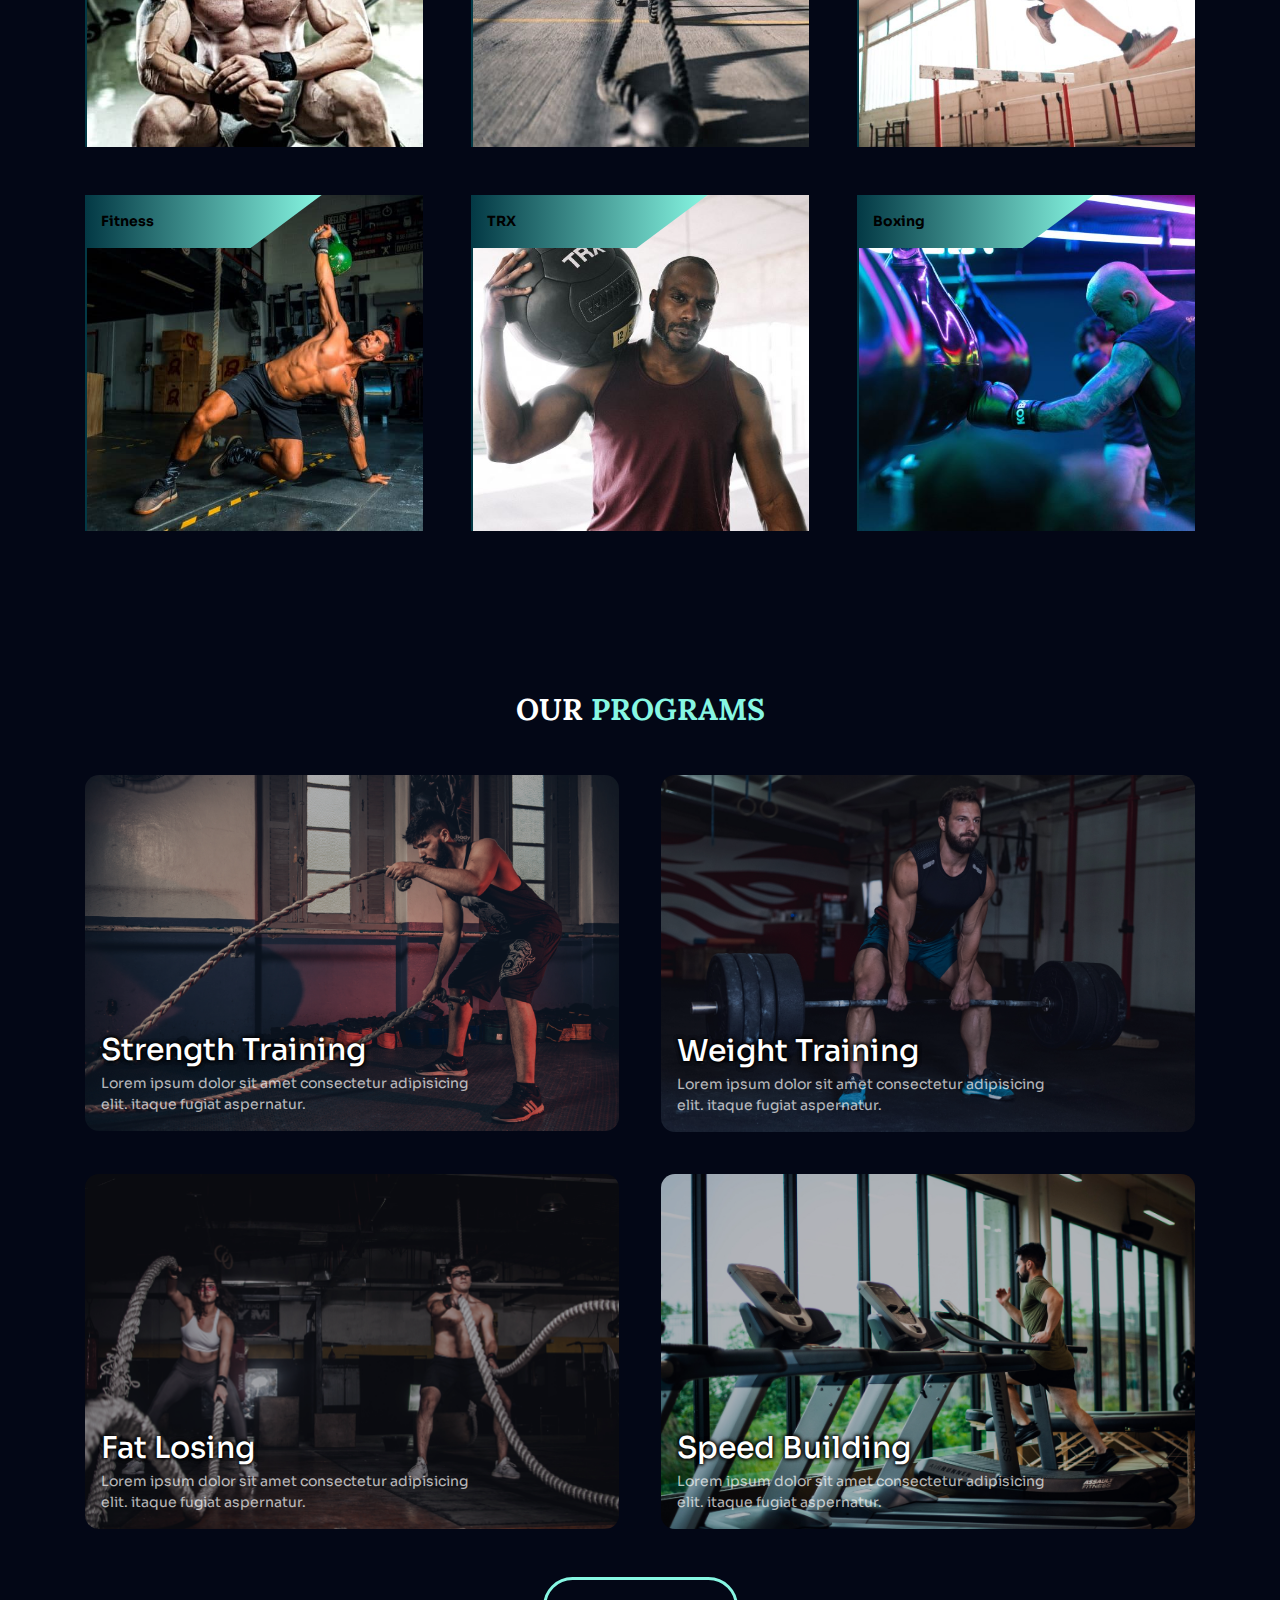
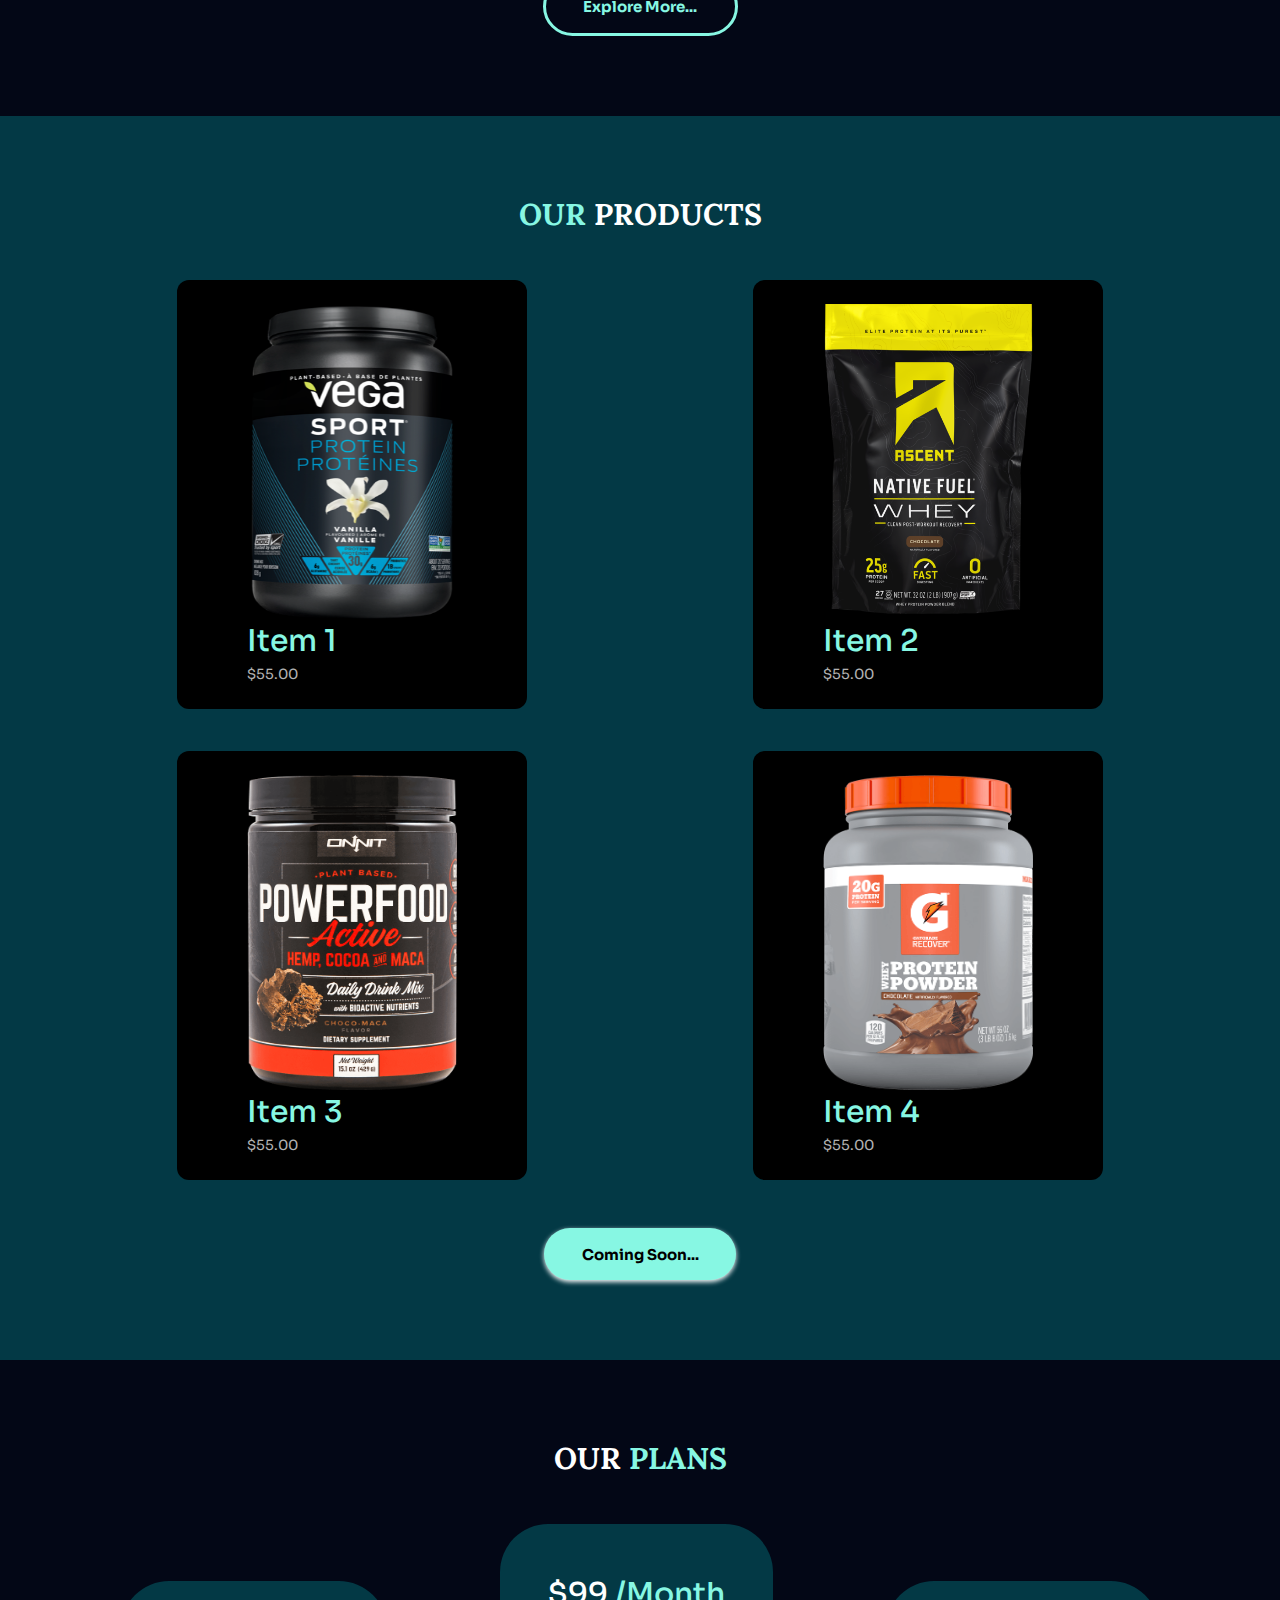
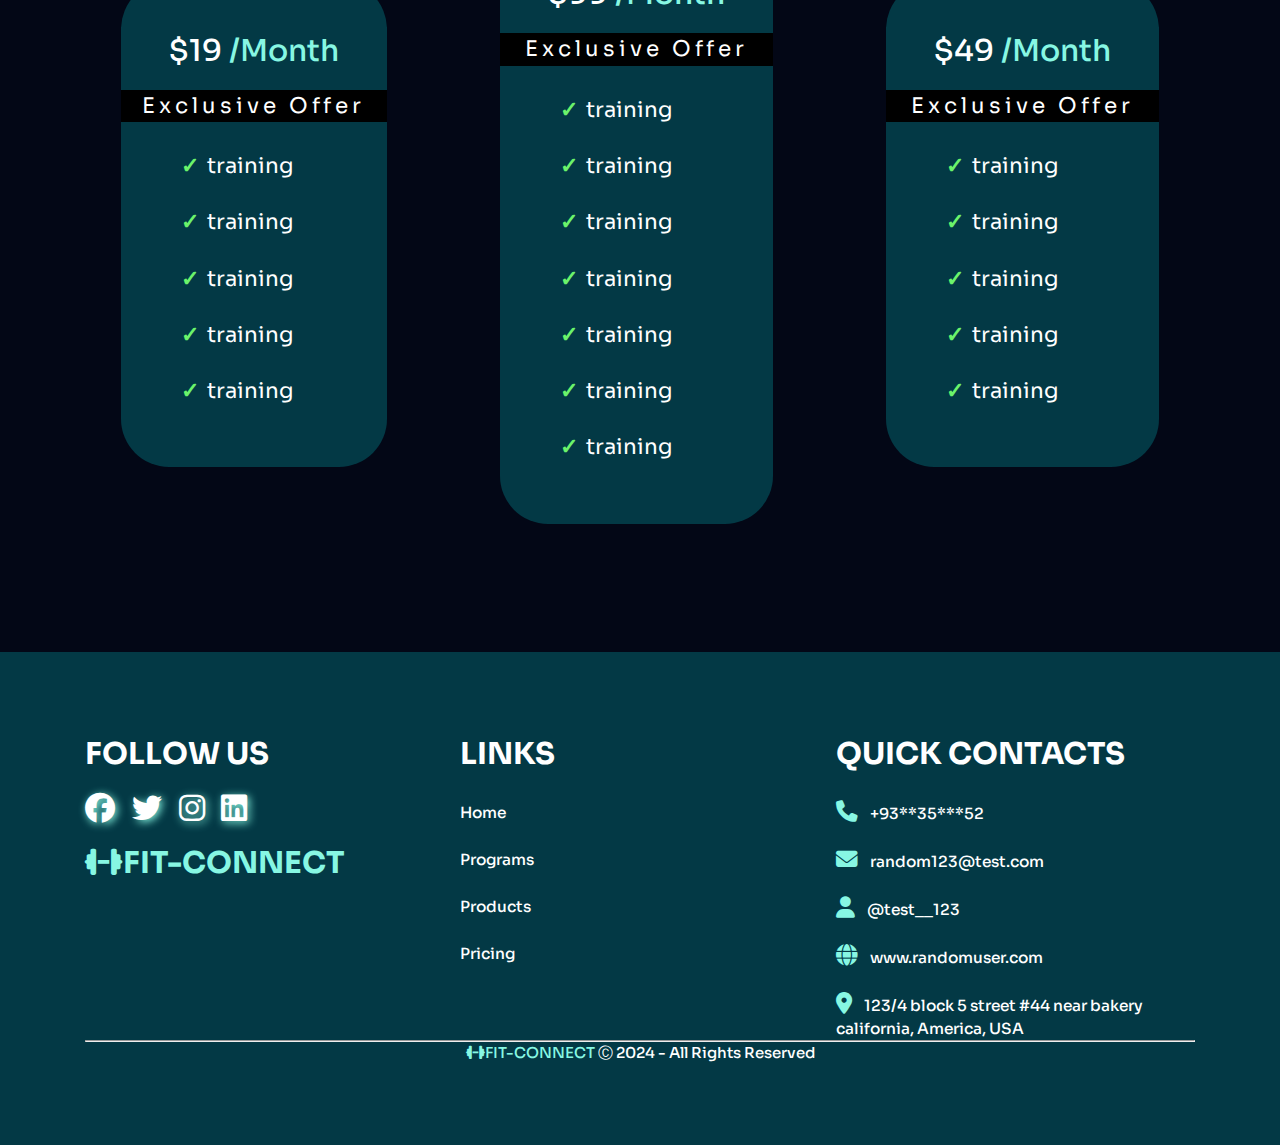
==== commit cc0764e1: "Add files via upload" ====
--- a/index.html
+++ b/index.html
@@ -53,10 +53,11 @@
         <div class="flow | text-center-sm-only">
           <h1 class="fs-primary-heading fw-bold uppercase"><span class="special-text"> Fitness</span> is your
             passion <span class="special-text">with</span> aggression</h1>
-          <p>It is a long established fact that a reader will be distracted by the readable content of a page
-            when looking at its layout. It is a long established fact that a reader will be distracted by
-            the readable content of a page when looking at its layout.</p>
-          <a href="./Booking Slot/index.html"><button class="btn | display-sm-none display-md-inline-flex " style="margin-top: 15px ;">Connect
+          <p>"Your body is the only place you have to live in; treat it with care. Regular exercise and fitness routines
+            at the gym not only strengthen your muscles but also invigorate your mind, boost your mood, and enhance your
+            overall well-being. Prioritize your health today for a stronger, happier tomorrow."</p>
+          <a href="./Booking Slot/index.html"><button class="btn | display-sm-none display-md-inline-flex "
+              style="margin-top: 15px ;">Connect
               US</button>
           </a>
         </div>
@@ -70,12 +71,12 @@
     <div class="container">
       <div class="flow introduction-content | text-center-sm-only">
         <h2 class="fs-secondary-heading fw-bold uppercase">Welcome to <span class="special-text">FIT-CONNECT</span></h2>
-        <p data-width="wide" class="fs-500">It is a long established fact that a reader will be distracted
-          by the readable content of a page when looking at its layout.It is a long established fact that
-          a reader will be distracted by the readable content of a page when looking at its layout.It is a
-          long established fact that a reader will be distracted by the readable content of a page when
-          looking at its layout. It is a long established fact that a reader will be distracted by the
-          readable content of a page when looking at its layout </p>
+        <p data-width="wide" class="fs-500">Welcome to FIT-CONNECT ! We're thrilled to have you here. Dive into
+          our world of innovation and excellence, where we offer a wide range of high-quality products and services
+          designed to meet your needs. where quality meets innovation.
+          Whether you're looking for expert fitness tips, personalized workout plans, or the latest in nutrition advice,
+          we're dedicated to providing you with
+          the best experience possible. Enjoy your stay and explore all we have to offer! </p>
         <button class="btn">Read More</button>
       </div>
       <div class="introduction-img display-sm-none">
@@ -109,15 +110,49 @@
                 Ratione culpa
               </p>
 
+              <a href="./Courses/Bodybuilding/index.html" class="link-button">Read More &rarr;</a>
+            </div>
+          </div>
+
+          <div class="class-card__title">Body Building</div>
+        </div>
+
+        <div class="class-card">
+          <img class="class-card__img" src="./images/courses-crossfit.jpg" alt="cross fit course" width="550"
+            height="550" />
+          <div class="class-card__overlay">
+            <div class="text">
+              <p>
+                Lorem ipsum dolor sit, amet consectetur adipisicing elit.
+                Ratione culpa
+              </p>
+
+              <a href="./Courses/Cross Fit/index.html" class="link-button">Read More &rarr;</a>
+            </div>
+          </div>
+          <div class="class-card__title">Cross Fit</div>
+        </div>
+
+        <div class="class-card">
+          <img class="class-card__img" src="./images/courses-gymnastic.jpg" alt="gymnastic course" width="550"
+            height="550" />
+
+          <div class="class-card__overlay">
+            <div class="text">
+              <p>
+                Lorem ipsum dolor sit, amet consectetur adipisicing elit.
+                Ratione culpa
+              </p>
+
               <a href="#" class="link-button">Read More &rarr;</a>
             </div>
           </div>
 
-          <div class="class-card__title">Body Building</div>
-        </div>
-
-        <div class="class-card">
-          <img class="class-card__img" src="./images/courses-crossfit.jpg" alt="cross fit course" width="550"
+          <div class="class-card__title">Gymnastic</div>
+        </div>
+
+        <div class="class-card">
+          <img class="class-card__img" src="./images/courses-fitness.jpg" alt="fitness course" width="550"
             height="550" />
           <div class="class-card__overlay">
             <div class="text">
@@ -129,40 +164,6 @@
               <a href="#" class="link-button">Read More &rarr;</a>
             </div>
           </div>
-          <div class="class-card__title">Cross Fit</div>
-        </div>
-
-        <div class="class-card">
-          <img class="class-card__img" src="./images/courses-gymnastic.jpg" alt="gymnastic course" width="550"
-            height="550" />
-
-          <div class="class-card__overlay">
-            <div class="text">
-              <p>
-                Lorem ipsum dolor sit, amet consectetur adipisicing elit.
-                Ratione culpa
-              </p>
-
-              <a href="#" class="link-button">Read More &rarr;</a>
-            </div>
-          </div>
-
-          <div class="class-card__title">Gymnastic</div>
-        </div>
-
-        <div class="class-card">
-          <img class="class-card__img" src="./images/courses-fitness.jpg" alt="fitness course" width="550"
-            height="550" />
-          <div class="class-card__overlay">
-            <div class="text">
-              <p>
-                Lorem ipsum dolor sit, amet consectetur adipisicing elit.
-                Ratione culpa
-              </p>
-
-              <a href="#" class="link-button">Read More &rarr;</a>
-            </div>
-          </div>
           <div class="class-card__title">Fitness</div>
         </div>
 
@@ -175,7 +176,7 @@
                 Ratione culpa
               </p>
 
-              <a href="#" class="link-button">Read More &rarr;</a>
+              <a href="./Courses/Fitness/index.html" class="link-button">Read More &rarr;</a>
             </div>
           </div>
           <div class="class-card__title">TRX</div>
@@ -191,7 +192,7 @@
                 Ratione culpa
               </p>
 
-              <a href="#" class="link-button">Read More &rarr;</a>
+              <a href="./Courses/Boxing/index.html" class="link-button">Read More &rarr;</a>
             </div>
           </div>
           <div class="class-card__title">Boxing</div>
@@ -273,7 +274,7 @@
           </div>
         </div>
       </div>
-      <button class="btn" data-type="btn-center">Load more...</button>
+      <button class="btn" data-type="btn-center">Coming Soon...</button>
     </div>
   </section>
 
